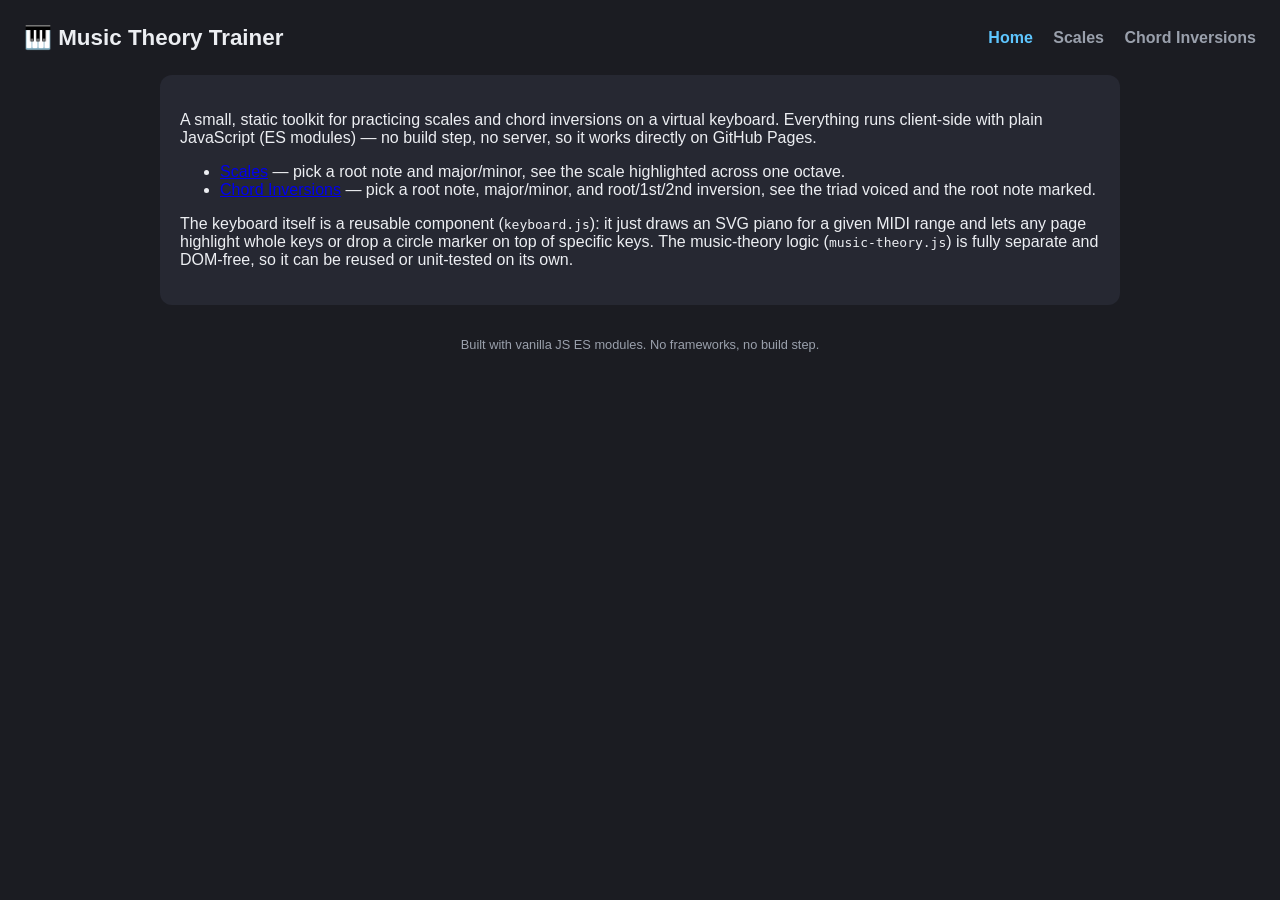
==== index.html @ 9a54ab8b "feat: add music theory trainer with scales and chord inversions - Created index.html for the main pa" ====
<!DOCTYPE html>
<html lang="en">
<head>
  <meta charset="UTF-8" />
  <meta name="viewport" content="width=device-width, initial-scale=1.0" />
  <title>Music Theory Trainer</title>
  <link rel="stylesheet" href="styles.css" />
</head>
<body>
  <header class="site-header">
    <h1>🎹 Music Theory Trainer</h1>
    <nav class="site-nav">
      <a href="index.html" class="active">Home</a>
      <a href="scales.html">Scales</a>
      <a href="chords.html">Chord Inversions</a>
    </nav>
  </header>

  <main>
    <div class="panel">
      <p>
        A small, static toolkit for practicing scales and chord inversions on a
        virtual keyboard. Everything runs client-side with plain JavaScript
        (ES modules) — no build step, no server, so it works directly on
        GitHub Pages.
      </p>
      <ul>
        <li><a href="scales.html">Scales</a> — pick a root note and major/minor, see the scale highlighted across one octave.</li>
        <li><a href="chords.html">Chord Inversions</a> — pick a root note, major/minor, and root/1st/2nd inversion, see the triad voiced and the root note marked.</li>
      </ul>
      <p>
        The keyboard itself is a reusable component (<code>keyboard.js</code>):
        it just draws an SVG piano for a given MIDI range and lets any page
        highlight whole keys or drop a circle marker on top of specific keys.
        The music-theory logic (<code>music-theory.js</code>) is fully separate
        and DOM-free, so it can be reused or unit-tested on its own.
      </p>
    </div>
  </main>

  <footer>Built with vanilla JS ES modules. No frameworks, no build step.</footer>
</body>
</html>
---- styles.css ----
:root {
  --bg: #1b1c22;
  --panel: #262832;
  --text: #eceef2;
  --muted: #9aa0ac;
  --accent: #5ec6ff;
  --accent-2: #ff9f5a;
  --white-key: #f7f7f5;
  --white-key-stroke: #2a2a2a;
  --black-key: #1c1c1c;
  --highlight: #ff7700;
  --highlight-secondary: #ff7700;
  --marker-root: #0055ff;
  --marker-default: #ffd166;
}

* { box-sizing: border-box; }

body {
  margin: 0;
  font-family: 'Segoe UI', Roboto, Helvetica, Arial, sans-serif;
  background: var(--bg);
  color: var(--text);
  padding: 24px;
}

header.site-header {
  display: flex;
  justify-content: space-between;
  align-items: center;
  margin-bottom: 24px;
  flex-wrap: wrap;
  gap: 12px;
}

header.site-header h1 {
  font-size: 1.4rem;
  margin: 0;
}

nav.site-nav a {
  color: var(--muted);
  text-decoration: none;
  margin-left: 16px;
  font-weight: 600;
}

nav.site-nav a.active,
nav.site-nav a:hover {
  color: var(--accent);
}

main {
  max-width: 960px;
  margin: 0 auto;
}

.panel {
  background: var(--panel);
  border-radius: 12px;
  padding: 20px;
  margin-bottom: 20px;
}

.controls-row {
  display: flex;
  flex-wrap: wrap;
  gap: 16px;
  margin-bottom: 20px;
}

.controls-group {
  flex: 1 1 220px;
}

.controls-group h3 {
  margin: 0 0 8px 0;
  font-size: 0.85rem;
  text-transform: uppercase;
  letter-spacing: 0.05em;
  color: var(--muted);
}

.key-selector,
.mode-selector,
.inversion-selector {
  display: flex;
  flex-wrap: wrap;
  gap: 6px;
}

.key-btn,
.mode-btn,
.inversion-btn {
  background: #33353f;
  color: var(--text);
  border: 1px solid #3f414c;
  border-radius: 8px;
  padding: 8px 12px;
  cursor: pointer;
  font-size: 0.9rem;
  transition: background 0.15s, border-color 0.15s;
}

.key-btn:hover,
.mode-btn:hover,
.inversion-btn:hover {
  border-color: var(--accent);
}

.key-btn.active,
.mode-btn.active,
.inversion-btn.active {
  background: var(--accent);
  color: #10131a;
  border-color: var(--accent);
  font-weight: 700;
}

/* --- Octave transpose control --- */

.octave-transpose {
  display: flex;
  align-items: center;
  gap: 10px;
}

.octave-btn {
  background: #33353f;
  color: var(--text);
  border: 1px solid #3f414c;
  border-radius: 8px;
  padding: 8px 14px;
  cursor: pointer;
  font-size: 1rem;
  transition: background 0.15s, border-color 0.15s;
}

.octave-btn:hover:not(:disabled) {
  border-color: var(--accent-2);
}

.octave-btn:disabled {
  opacity: 0.35;
  cursor: not-allowed;
}

.octave-label {
  min-width: 76px;
  text-align: center;
  font-weight: 700;
  color: var(--accent-2);
}

#current-selection {
  font-size: 1.1rem;
  font-weight: 700;
  color: var(--accent-2);
  margin-bottom: 16px;
}

.keyboard-scroll {
  overflow-x: auto;
  padding-bottom: 8px;
}

/* --- Keyboard rendering --- */

.piano-keyboard {
  display: block;
}

.key {
  stroke: var(--white-key-stroke);
  stroke-width: 1;
}

.key-white {
  fill: var(--white-key);
}

.key-black {
  fill: var(--black-key);
}

/* Style 1: whole-key-body highlight */
.key-white.key-highlighted {
  fill: var(--highlight);
}

.key-black.key-highlighted {
  fill: var(--highlight-secondary);
}

.key-white.key-highlighted-secondary {
  fill: var(--highlight-secondary);
}

/* Style 2: circle marker on top of a key */
.key-marker {
  stroke: #10131a;
  stroke-width: 1.5;
}

.marker-default {
  fill: var(--marker-default);
}

.marker-root {
  fill: var(--marker-root);
}

footer {
  text-align: center;
  color: var(--muted);
  font-size: 0.8rem;
  margin-top: 32px;
}
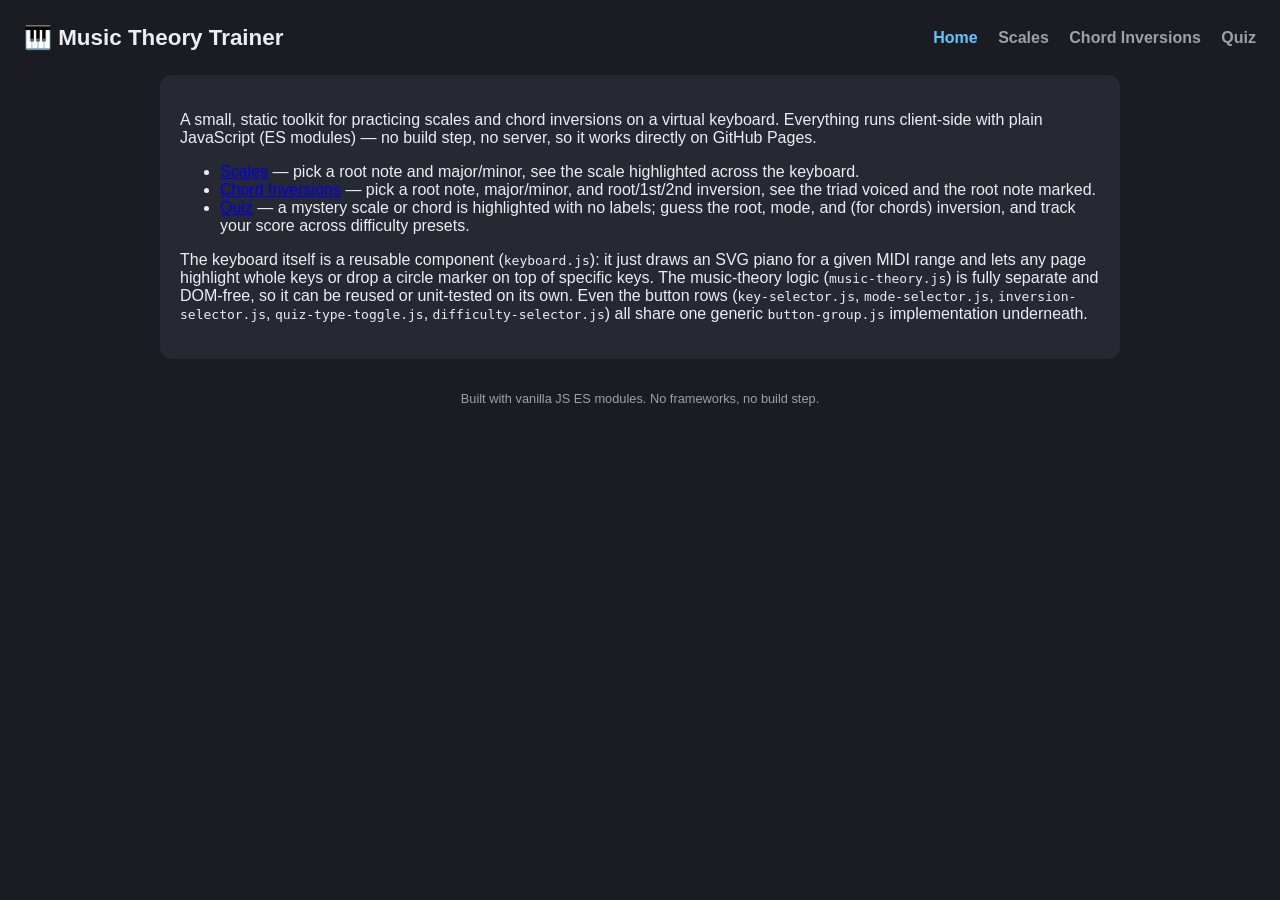
==== commit ebb06408: "feat: implement quiz feature with scoring and feedback system" ====
--- a/index.html
+++ b/index.html
@@ -13,6 +13,7 @@
       <a href="index.html" class="active">Home</a>
       <a href="scales.html">Scales</a>
       <a href="chords.html">Chord Inversions</a>
+      <a href="quiz.html">Quiz</a>
     </nav>
   </header>
 
@@ -25,19 +26,24 @@
         GitHub Pages.
       </p>
       <ul>
-        <li><a href="scales.html">Scales</a> — pick a root note and major/minor, see the scale highlighted across one octave.</li>
+        <li><a href="scales.html">Scales</a> — pick a root note and major/minor, see the scale highlighted across the keyboard.</li>
         <li><a href="chords.html">Chord Inversions</a> — pick a root note, major/minor, and root/1st/2nd inversion, see the triad voiced and the root note marked.</li>
+        <li><a href="quiz.html">Quiz</a> — a mystery scale or chord is highlighted with no labels; guess the root, mode, and (for chords) inversion, and track your score across difficulty presets.</li>
       </ul>
       <p>
         The keyboard itself is a reusable component (<code>keyboard.js</code>):
         it just draws an SVG piano for a given MIDI range and lets any page
         highlight whole keys or drop a circle marker on top of specific keys.
         The music-theory logic (<code>music-theory.js</code>) is fully separate
-        and DOM-free, so it can be reused or unit-tested on its own.
+        and DOM-free, so it can be reused or unit-tested on its own. Even the
+        button rows (<code>key-selector.js</code>, <code>mode-selector.js</code>,
+        <code>inversion-selector.js</code>, <code>quiz-type-toggle.js</code>,
+        <code>difficulty-selector.js</code>) all share one generic
+        <code>button-group.js</code> implementation underneath.
       </p>
     </div>
   </main>
 
   <footer>Built with vanilla JS ES modules. No frameworks, no build step.</footer>
 </body>
-</html>
+</html>
--- a/styles.css
+++ b/styles.css
@@ -5,6 +5,8 @@
   --muted: #9aa0ac;
   --accent: #5ec6ff;
   --accent-2: #ff9f5a;
+  --good: #4caf82;
+  --bad: #ff5a5f;
   --white-key: #f7f7f5;
   --white-key-stroke: #2a2a2a;
   --black-key: #1c1c1c;
@@ -73,6 +75,10 @@
   flex: 1 1 220px;
 }
 
+.controls-group-wide {
+  flex: 2 1 320px;
+}
+
 .controls-group h3 {
   margin: 0 0 8px 0;
   font-size: 0.85rem;
@@ -81,9 +87,14 @@
   color: var(--muted);
 }
 
+/* All "pick one of N" button rows share the same layout and button
+   look, whether they're picking a key, a mode, an inversion, a quiz
+   type, or a difficulty preset. */
 .key-selector,
 .mode-selector,
-.inversion-selector {
+.inversion-selector,
+.quiz-type-toggle,
+.difficulty-selector {
   display: flex;
   flex-wrap: wrap;
   gap: 6px;
@@ -91,7 +102,9 @@
 
 .key-btn,
 .mode-btn,
-.inversion-btn {
+.inversion-btn,
+.quiz-type-btn,
+.difficulty-btn {
   background: #33353f;
   color: var(--text);
   border: 1px solid #3f414c;
@@ -104,13 +117,17 @@
 
 .key-btn:hover,
 .mode-btn:hover,
-.inversion-btn:hover {
+.inversion-btn:hover,
+.quiz-type-btn:hover,
+.difficulty-btn:hover {
   border-color: var(--accent);
 }
 
 .key-btn.active,
 .mode-btn.active,
-.inversion-btn.active {
+.inversion-btn.active,
+.quiz-type-btn.active,
+.difficulty-btn.active {
   background: var(--accent);
   color: #10131a;
   border-color: var(--accent);
@@ -166,13 +183,27 @@
 
 /* --- Keyboard rendering --- */
 
+/* The SVG's viewBox defines its internal proportions; here we make it
+   scale responsively to fill its container's width instead of staying
+   at a fixed pixel size. Since it's a vector graphic, this stays sharp
+   at any size and avoids the keyboard overflowing into a scrollbar on
+   normal desktop widths. .keyboard-scroll's overflow-x: auto remains
+   as a fallback only for very narrow (e.g. mobile) viewports.
+   Note: deliberately no shape-rendering: crispEdges here - that
+   disables anti-aliasing and looks jagged once the SVG is scaled to a
+   non-1:1 size, which is the normal case for a responsive element.
+   Default anti-aliased rendering scales smoothly at any size. */
 .piano-keyboard {
   display: block;
+  width: 100%;
+  height: auto;
+  max-width: 100%;
 }
 
 .key {
   stroke: var(--white-key-stroke);
   stroke-width: 1;
+  vector-effect: non-scaling-stroke;
 }
 
 .key-white {
@@ -200,6 +231,7 @@
 .key-marker {
   stroke: #10131a;
   stroke-width: 1.5;
+  vector-effect: non-scaling-stroke;
 }
 
 .marker-default {
@@ -208,6 +240,89 @@
 
 .marker-root {
   fill: var(--marker-root);
+}
+
+/* --- Quiz page --- */
+
+.quiz-instructions {
+  color: var(--muted);
+  margin-top: 0;
+}
+
+.score-tracker {
+  display: flex;
+  gap: 14px;
+  align-items: center;
+  font-weight: 700;
+  flex-wrap: wrap;
+}
+
+.score-correct { color: var(--good); }
+.score-wrong { color: var(--bad); }
+.score-accuracy { color: var(--muted); font-weight: 600; font-size: 0.85rem; }
+
+.feedback-message {
+  margin-top: 16px;
+  padding: 12px 14px;
+  border-radius: 8px;
+  background: #33353f;
+  color: var(--text);
+  min-height: 1.2em;
+}
+
+.feedback-message.feedback-correct {
+  background: rgba(76, 175, 130, 0.15);
+  color: var(--good);
+  font-weight: 700;
+}
+
+.feedback-message.feedback-wrong {
+  background: rgba(255, 90, 95, 0.15);
+  color: var(--bad);
+  font-weight: 700;
+}
+
+.quiz-actions {
+  display: flex;
+  gap: 12px;
+  margin-top: 20px;
+}
+
+.primary-btn,
+.secondary-btn {
+  border: none;
+  border-radius: 8px;
+  padding: 10px 20px;
+  font-size: 0.95rem;
+  font-weight: 700;
+  cursor: pointer;
+  transition: background 0.15s, opacity 0.15s;
+}
+
+.primary-btn {
+  background: var(--accent);
+  color: #10131a;
+}
+
+/* Same button, swapped to this style once it becomes "Next Question"
+   after an answer has been submitted - a visual cue that its role
+   changed without needing a second, separately-positioned button. */
+.primary-btn.is-next {
+  background: var(--accent-2);
+}
+
+.secondary-btn {
+  background: var(--accent-2);
+  color: #10131a;
+}
+
+.primary-btn:disabled {
+  opacity: 0.4;
+  cursor: not-allowed;
+}
+
+.hidden {
+  display: none !important;
 }
 
 footer {
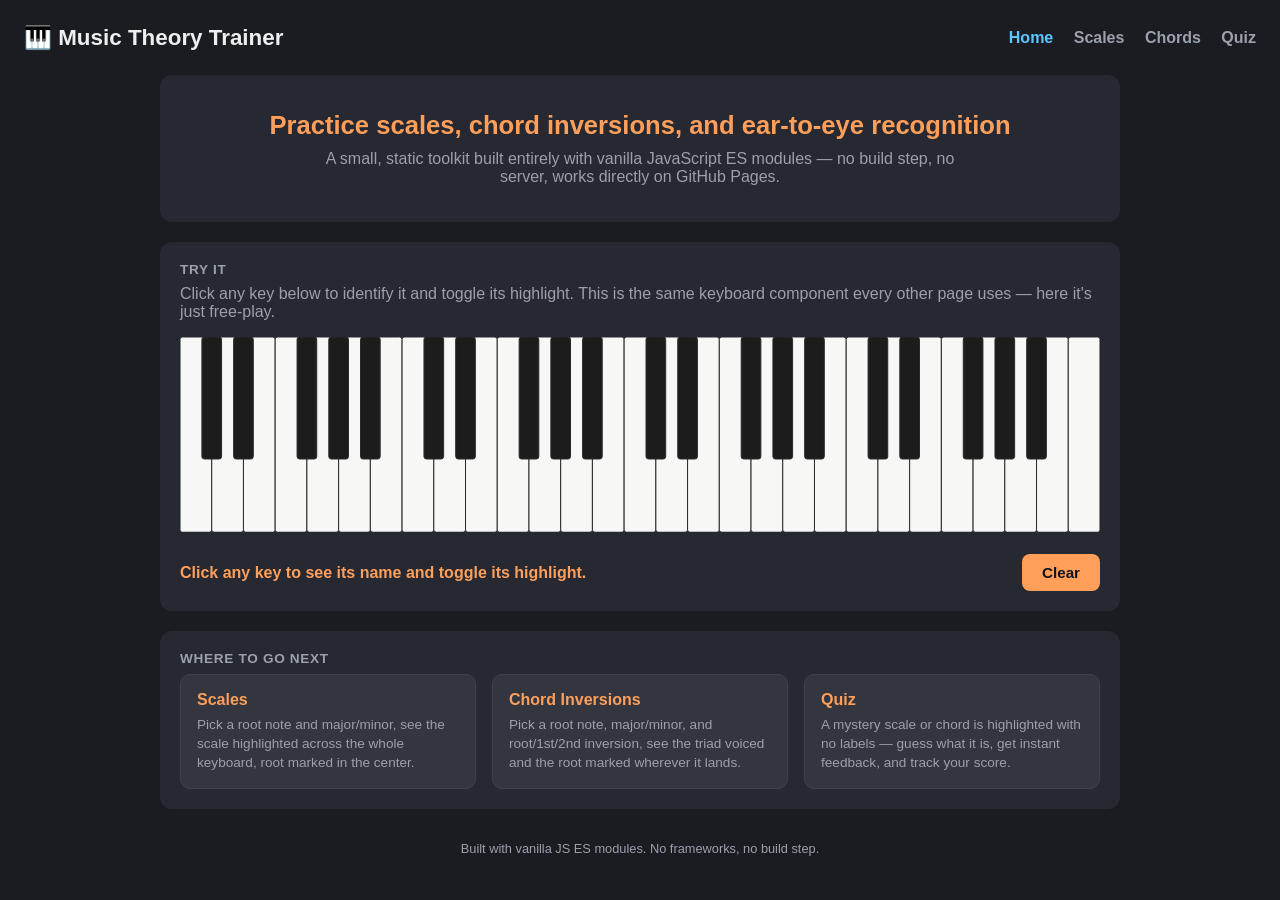
==== commit c2d7cb99: "feat: add home page with keyboard demo and enhance navigation links" ====
--- a/index.html
+++ b/index.html
@@ -12,38 +12,53 @@
     <nav class="site-nav">
       <a href="index.html" class="active">Home</a>
       <a href="scales.html">Scales</a>
-      <a href="chords.html">Chord Inversions</a>
+      <a href="chords.html">Chords</a>
       <a href="quiz.html">Quiz</a>
     </nav>
   </header>
 
   <main>
+    <div class="panel hero-panel">
+      <h2 class="hero-title">Practice scales, chord inversions, and ear-to-eye recognition</h2>
+      <p class="hero-subtitle">
+        A small, static toolkit built entirely with vanilla JavaScript ES modules —
+        no build step, no server, works directly on GitHub Pages.
+      </p>
+    </div>
+
     <div class="panel">
-      <p>
-        A small, static toolkit for practicing scales and chord inversions on a
-        virtual keyboard. Everything runs client-side with plain JavaScript
-        (ES modules) — no build step, no server, so it works directly on
-        GitHub Pages.
-      </p>
-      <ul>
-        <li><a href="scales.html">Scales</a> — pick a root note and major/minor, see the scale highlighted across the keyboard.</li>
-        <li><a href="chords.html">Chord Inversions</a> — pick a root note, major/minor, and root/1st/2nd inversion, see the triad voiced and the root note marked.</li>
-        <li><a href="quiz.html">Quiz</a> — a mystery scale or chord is highlighted with no labels; guess the root, mode, and (for chords) inversion, and track your score across difficulty presets.</li>
-      </ul>
-      <p>
-        The keyboard itself is a reusable component (<code>keyboard.js</code>):
-        it just draws an SVG piano for a given MIDI range and lets any page
-        highlight whole keys or drop a circle marker on top of specific keys.
-        The music-theory logic (<code>music-theory.js</code>) is fully separate
-        and DOM-free, so it can be reused or unit-tested on its own. Even the
-        button rows (<code>key-selector.js</code>, <code>mode-selector.js</code>,
-        <code>inversion-selector.js</code>, <code>quiz-type-toggle.js</code>,
-        <code>difficulty-selector.js</code>) all share one generic
-        <code>button-group.js</code> implementation underneath.
-      </p>
+      <h3 class="section-label">Try It</h3>
+      <p class="quiz-instructions">Click any key below to identify it and toggle its highlight. This is the same keyboard component every other page uses — here it's just free-play.</p>
+      <div class="keyboard-scroll">
+        <div id="keyboard-container"></div>
+      </div>
+      <div class="controls-row" style="align-items: center; margin-top: 14px; margin-bottom: 0;">
+        <div id="note-info" class="note-info"></div>
+        <button type="button" id="clear-btn" class="secondary-btn">Clear</button>
+      </div>
+    </div>
+
+    <div class="panel">
+      <h3 class="section-label">Where To Go Next</h3>
+      <div class="page-links">
+        <a class="page-link-card" href="scales.html">
+          <h3>Scales</h3>
+          <p>Pick a root note and major/minor, see the scale highlighted across the whole keyboard, root marked in the center.</p>
+        </a>
+        <a class="page-link-card" href="chords.html">
+          <h3>Chord Inversions</h3>
+          <p>Pick a root note, major/minor, and root/1st/2nd inversion, see the triad voiced and the root marked wherever it lands.</p>
+        </a>
+        <a class="page-link-card" href="quiz.html">
+          <h3>Quiz</h3>
+          <p>A mystery scale or chord is highlighted with no labels — guess what it is, get instant feedback, and track your score.</p>
+        </a>
+      </div>
     </div>
   </main>
 
   <footer>Built with vanilla JS ES modules. No frameworks, no build step.</footer>
+
+  <script type="module" src="home-page.js"></script>
 </body>
 </html>
--- a/styles.css
+++ b/styles.css
@@ -198,6 +198,7 @@
   width: 100%;
   height: auto;
   max-width: 100%;
+  cursor: pointer;
 }
 
 .key {
@@ -240,6 +241,74 @@
 
 .marker-root {
   fill: var(--marker-root);
+}
+
+/* --- Home page --- */
+
+.hero-panel {
+  text-align: center;
+  padding: 36px 20px;
+}
+
+.hero-title {
+  margin: 0 0 10px 0;
+  font-size: 1.6rem;
+  color: var(--accent-2);
+}
+
+.hero-subtitle {
+  margin: 0 auto;
+  max-width: 640px;
+  color: var(--muted);
+}
+
+.section-label {
+  margin: 0 0 8px 0;
+  font-size: 0.85rem;
+  text-transform: uppercase;
+  letter-spacing: 0.05em;
+  color: var(--muted);
+}
+
+.note-info {
+  flex: 1 1 auto;
+  font-weight: 700;
+  color: var(--accent-2);
+}
+
+.page-links {
+  display: grid;
+  grid-template-columns: repeat(auto-fit, minmax(220px, 1fr));
+  gap: 16px;
+}
+
+.page-link-card {
+  display: block;
+  background: #33353f;
+  border: 1px solid #3f414c;
+  border-radius: 10px;
+  padding: 16px;
+  text-decoration: none;
+  color: var(--text);
+  transition: border-color 0.15s, transform 0.15s;
+}
+
+.page-link-card:hover {
+  border-color: var(--accent);
+  transform: translateY(-2px);
+}
+
+.page-link-card h3 {
+  margin: 0 0 6px 0;
+  color: var(--accent-2);
+  font-size: 1rem;
+}
+
+.page-link-card p {
+  margin: 0;
+  color: var(--muted);
+  font-size: 0.85rem;
+  line-height: 1.4;
 }
 
 /* --- Quiz page --- */
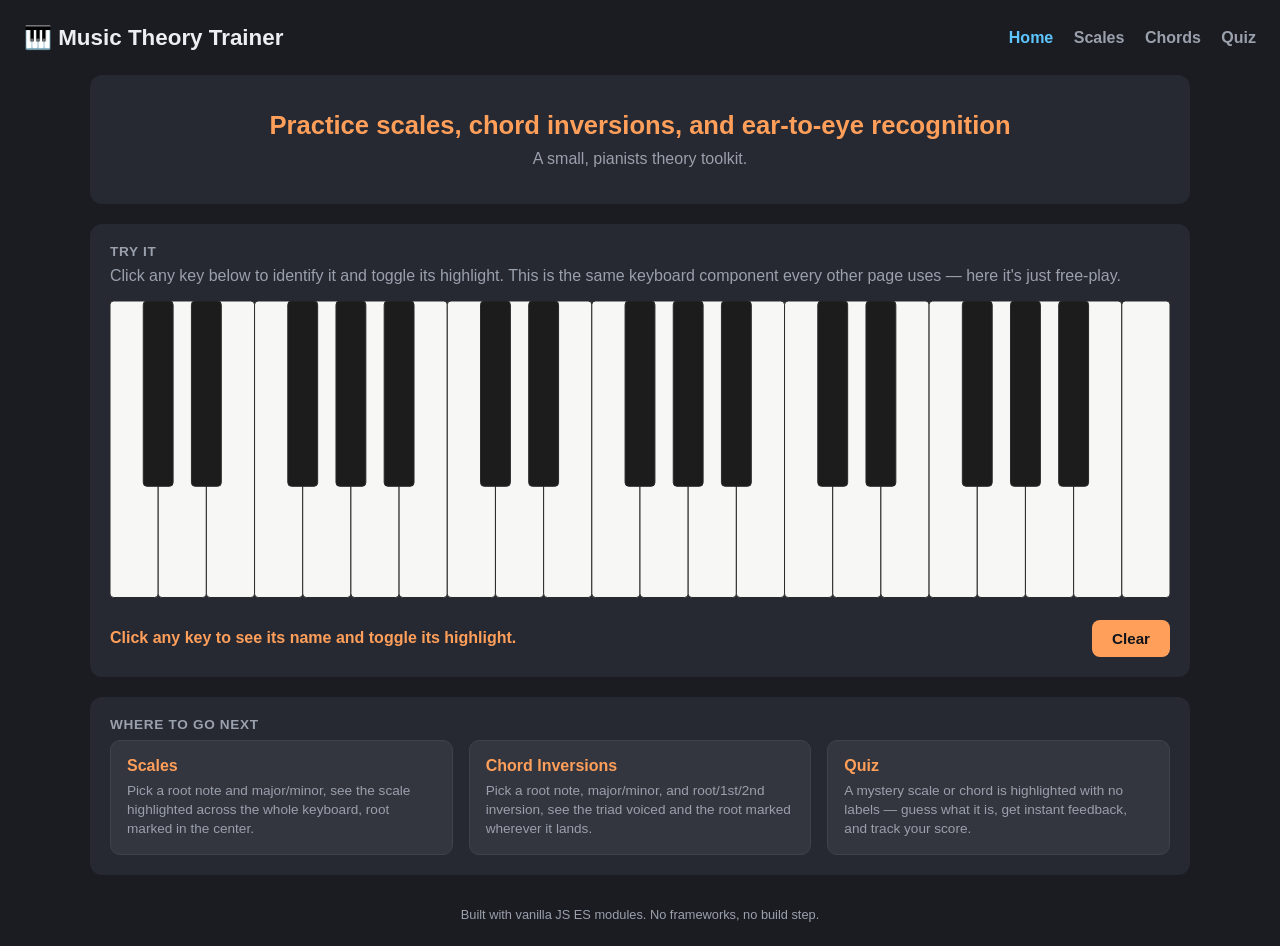
==== commit 8f42eb45: "feat: enhance triad description logic and update home page subtitle" ====
--- a/index.html
+++ b/index.html
@@ -21,8 +21,7 @@
     <div class="panel hero-panel">
       <h2 class="hero-title">Practice scales, chord inversions, and ear-to-eye recognition</h2>
       <p class="hero-subtitle">
-        A small, static toolkit built entirely with vanilla JavaScript ES modules —
-        no build step, no server, works directly on GitHub Pages.
+        A small, pianists theory toolkit.
       </p>
     </div>
 
--- a/styles.css
+++ b/styles.css
@@ -5,7 +5,7 @@
   --muted: #9aa0ac;
   --accent: #5ec6ff;
   --accent-2: #ff9f5a;
-  --good: #4caf82;
+  --good: #6ef59f;
   --bad: #ff5a5f;
   --white-key: #f7f7f5;
   --white-key-stroke: #2a2a2a;
@@ -53,7 +53,7 @@
 }
 
 main {
-  max-width: 960px;
+  max-width: 1100px;
   margin: 0 auto;
 }
 
@@ -67,16 +67,25 @@
 .controls-row {
   display: flex;
   flex-wrap: wrap;
-  gap: 16px;
+  align-items: flex-start;
+  gap: 20px 28px;
   margin-bottom: 20px;
 }
 
+/* Last control row in a panel doesn't need trailing space before the
+   panel's own bottom padding kicks in. */
+.controls-row:last-child {
+  margin-bottom: 0;
+}
+
 .controls-group {
-  flex: 1 1 220px;
+  flex: 0 1 auto;
+  min-width: 150px;
 }
 
 .controls-group-wide {
-  flex: 2 1 320px;
+  flex: 0 1 auto;
+  min-width: 260px;
 }
 
 .controls-group h3 {
@@ -87,16 +96,122 @@
   color: var(--muted);
 }
 
-/* All "pick one of N" button rows share the same layout and button
-   look, whether they're picking a key, a mode, an inversion, a quiz
-   type, or a difficulty preset. */
-.key-selector,
+/* Mode / quiz-type / difficulty rows: few items, so a wrapping flex
+   row is fine - they rarely need more than one line. */
 .mode-selector,
-.inversion-selector,
-.quiz-type-toggle,
+.quiz-type-toggle {
+  display: flex;
+  flex-wrap: wrap;
+  gap: 6px;
+}
+
 .difficulty-selector {
+  width: min(100%, 320px);
+}
+
+.course-select {
+  width: 100%;
+  appearance: none;
+  background: linear-gradient(180deg, #2d313c 0%, #232833 100%);
+  color: var(--text);
+  border: 1px solid #4e586a;
+  border-radius: 10px;
+  padding: 10px 42px 10px 12px;
+  font: inherit;
+  font-weight: 600;
+  line-height: 1.3;
+  box-shadow: inset 0 1px 0 rgba(255,255,255,0.04);
+  background-image:
+    linear-gradient(45deg, transparent 50%, var(--accent) 50%),
+    linear-gradient(135deg, var(--accent) 50%, transparent 50%),
+    linear-gradient(to right, transparent, transparent);
+  background-position:
+    calc(100% - 18px) calc(50% - 2px),
+    calc(100% - 12px) calc(50% - 2px),
+    100% 0;
+  background-size: 6px 6px, 6px 6px, 2.5em 2.5em;
+  background-repeat: no-repeat;
+  cursor: pointer;
+  transition: border-color 0.15s ease, box-shadow 0.15s ease;
+}
+
+.course-select:hover,
+.course-select:focus {
+  border-color: var(--accent);
+  box-shadow: 0 0 0 3px rgba(94, 198, 255, 0.15);
+  outline: none;
+}
+
+.course-select option {
+  background: #2d313c;
+  color: var(--text);
+  padding: 8px 10px;
+}
+
+.manual-config {
   display: flex;
   flex-wrap: wrap;
+  gap: 16px;
+}
+
+.manual-config-group {
+  min-width: 180px;
+  flex: 1 1 180px;
+}
+
+.manual-config-label {
+  font-size: 0.75rem;
+  text-transform: uppercase;
+  letter-spacing: 0.05em;
+  color: var(--muted);
+  margin-bottom: 8px;
+}
+
+#manual-key-container,
+#manual-mode-container,
+#manual-inversion-container {
+  display: flex;
+  flex-wrap: wrap;
+  gap: 6px;
+}
+
+.manual-toggle-btn {
+  background: #33353f;
+  color: var(--text);
+  border: 1px solid #3f414c;
+  border-radius: 8px;
+  padding: 7px 10px;
+  cursor: pointer;
+  font-size: 0.82rem;
+  transition: background 0.15s, border-color 0.15s, color 0.15s;
+}
+
+.manual-toggle-btn:hover {
+  border-color: var(--accent);
+}
+
+.manual-toggle-btn.active {
+  background: rgba(94, 198, 255, 0.18);
+  border-color: var(--accent);
+  color: var(--text);
+  font-weight: 700;
+}
+
+/* Key selector: always 12 buttons. A fixed 6-column grid guarantees
+   two clean rows of equal-width buttons, instead of flex-wrap
+   breaking lines wherever the accumulated widths happen to overflow. */
+.key-selector {
+  display: grid;
+  grid-template-columns: repeat(6, minmax(0, 1fr));
+  gap: 6px;
+}
+
+/* Inversion selector: always 3 buttons with uneven label lengths
+   ("Root Position" vs "1st Inversion"). A fixed 3-column grid forces
+   them to the same width and keeps them on one row. */
+.inversion-selector {
+  display: grid;
+  grid-template-columns: repeat(3, minmax(0, 1fr));
   gap: 6px;
 }
 
@@ -112,6 +227,7 @@
   padding: 8px 12px;
   cursor: pointer;
   font-size: 0.9rem;
+  text-align: center;
   transition: background 0.15s, border-color 0.15s;
 }
 
@@ -134,15 +250,19 @@
   font-weight: 700;
 }
 
-/* --- Octave transpose control --- */
-
-.octave-transpose {
+/* --- Stepper controls (octave transpose, keyboard range) --- */
+/* Both octave-transpose.js and range-control.js render this same
+   "◀ label ▶" shape via stepper.js, so they share one set of rules. */
+
+.octave-transpose,
+.range-control {
   display: flex;
   align-items: center;
   gap: 10px;
 }
 
-.octave-btn {
+.octave-btn,
+.range-btn {
   background: #33353f;
   color: var(--text);
   border: 1px solid #3f414c;
@@ -153,17 +273,20 @@
   transition: background 0.15s, border-color 0.15s;
 }
 
-.octave-btn:hover:not(:disabled) {
+.octave-btn:hover:not(:disabled),
+.range-btn:hover:not(:disabled) {
   border-color: var(--accent-2);
 }
 
-.octave-btn:disabled {
+.octave-btn:disabled,
+.range-btn:disabled {
   opacity: 0.35;
   cursor: not-allowed;
 }
 
-.octave-label {
-  min-width: 76px;
+.octave-label,
+.range-label {
+  min-width: 84px;
   text-align: center;
   font-weight: 700;
   color: var(--accent-2);
@@ -332,23 +455,33 @@
 
 .feedback-message {
   margin-top: 16px;
-  padding: 12px 14px;
+  padding: 10px 14px;
   border-radius: 8px;
   background: #33353f;
   color: var(--text);
-  min-height: 1.2em;
+  min-height: 2.7em;
+  max-height: 2.7em;
+  display: flex;
+  align-items: center;
+  justify-content: center;
+  text-align: center;
+  line-height: 1.2;
+  overflow: hidden;
+  white-space: nowrap;
 }
 
 .feedback-message.feedback-correct {
-  background: rgba(76, 175, 130, 0.15);
-  color: var(--good);
-  font-weight: 700;
+  background: rgba(0, 193, 71, 0.96);
+  color: #ffffff;
+  font-weight: 700;
+  border: 1px solid rgba(120, 255, 171, 0.9);
 }
 
 .feedback-message.feedback-wrong {
-  background: rgba(255, 90, 95, 0.15);
-  color: var(--bad);
-  font-weight: 700;
+  background: rgba(224, 0, 0, 0.749);
+  color: #ffd4d4;
+  font-weight: 700;
+  border: 1px solid rgba(255, 114, 114, 0.8);
 }
 
 .quiz-actions {
